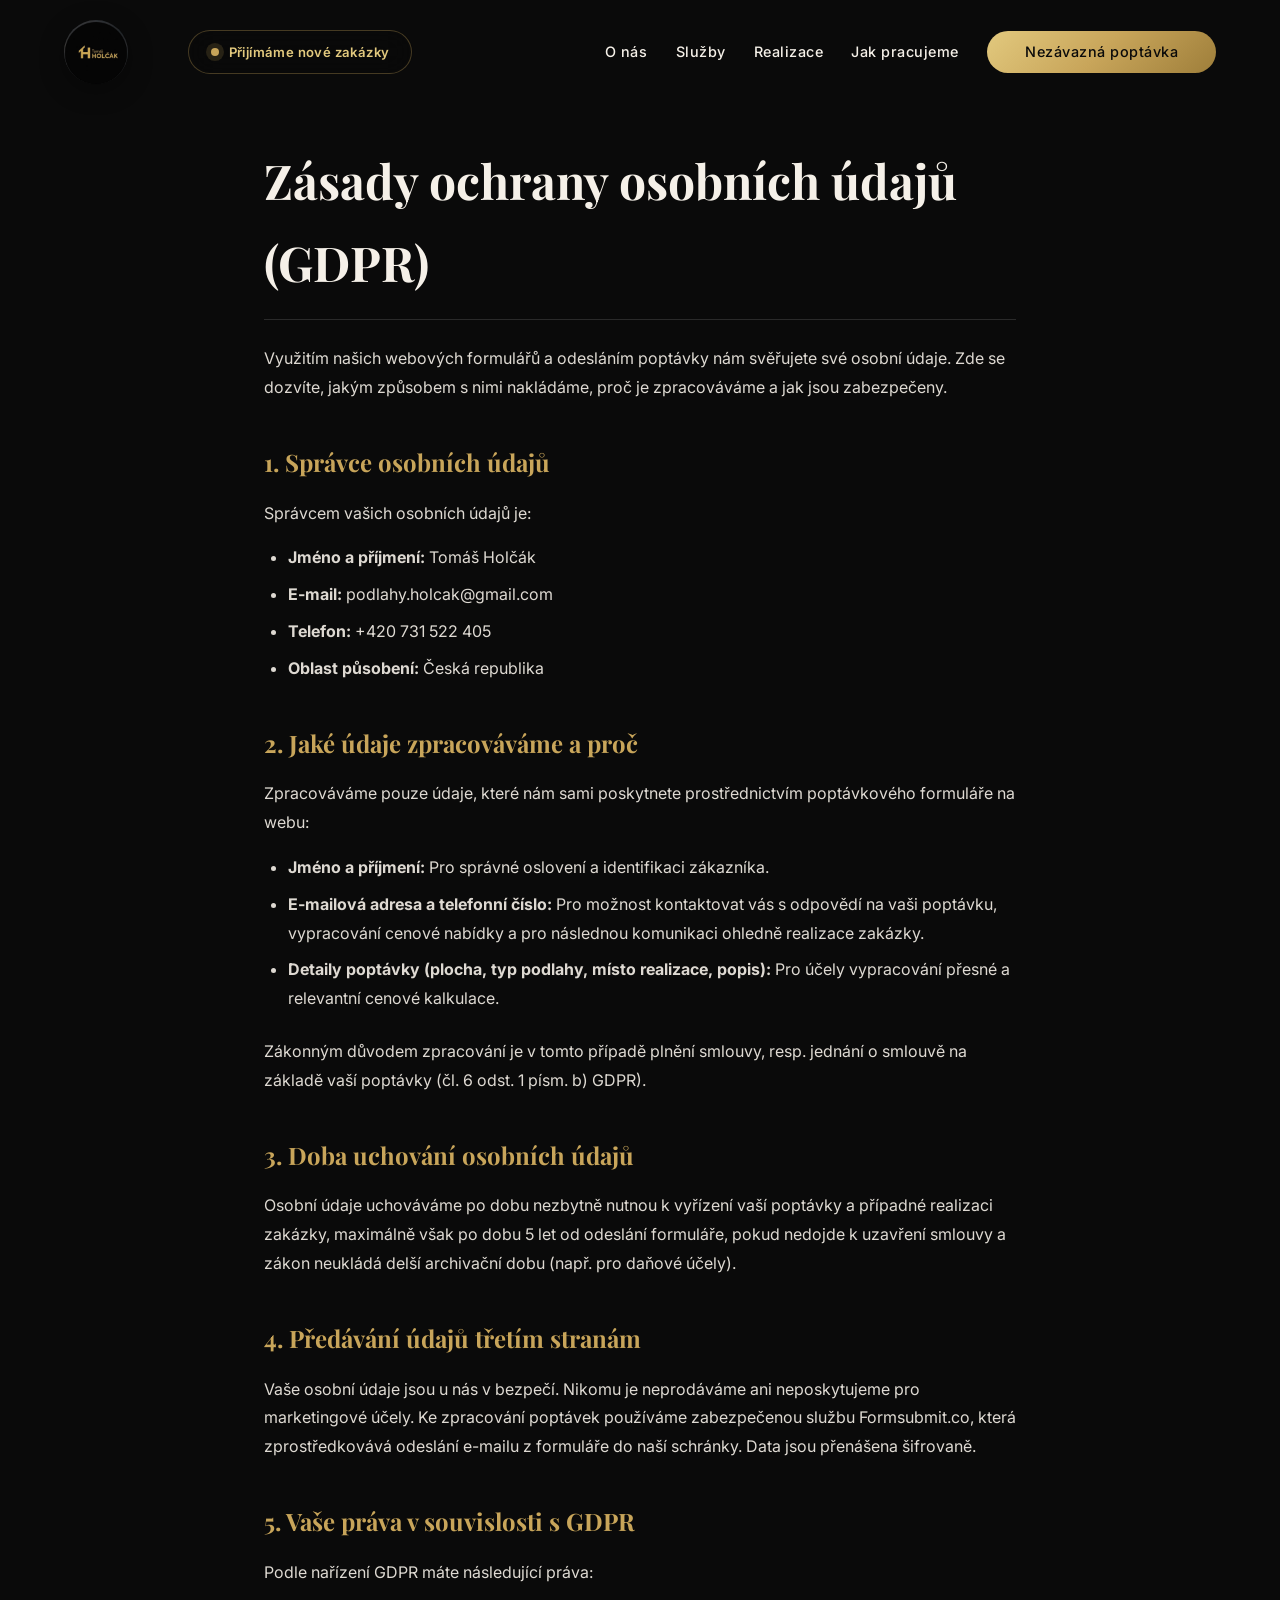
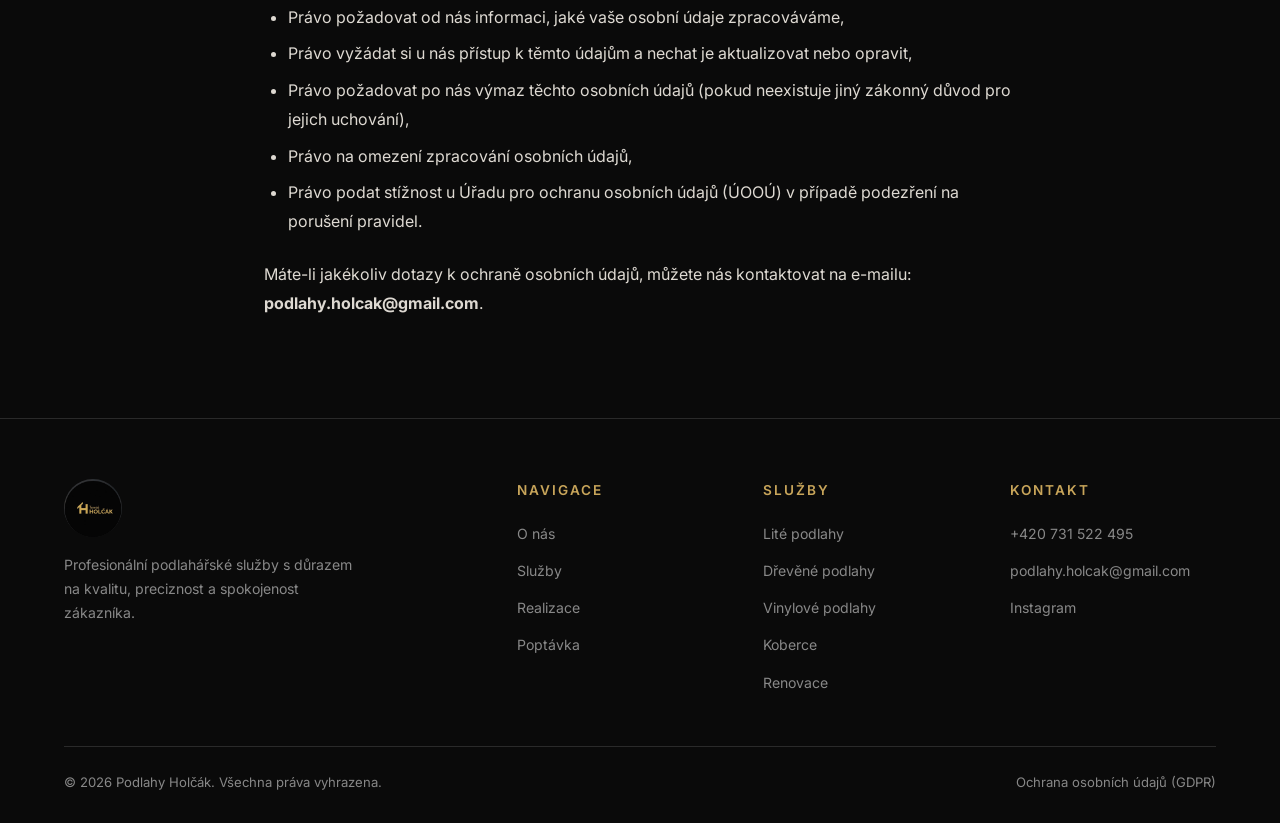
==== gdpr.html @ 410832fc "Add files via upload" ====
<!DOCTYPE html>
<html lang="cs">
<head>
  <meta charset="UTF-8">
  <meta name="viewport" content="width=device-width, initial-scale=1.0">
  <title>Ochrana osobních údajů (GDPR) — Podlahy Holčák</title>
  <meta name="description" content="Zásady ochrany osobních údajů (GDPR) společnosti Podlahy Holčák. Přečtěte si, jak chráníme vaše osobní údaje.">
  <link rel="stylesheet" href="styles.css">
  <link rel="icon" href="images/logo.png">
</head>
<body>

<!-- ===== NAVIGATION ===== -->
<nav class="navbar" id="navbar">
  <div class="nav-inner">
    <a href="index.html" class="nav-logo"><img src="images/logo.png" alt="Tomáš Holčák"></a>
    <div class="nav-availability"><span class="dot"></span>Přijímáme nové zakázky</div>
    <ul class="nav-links">
      <li><a href="index.html#o-nas">O nás</a></li>
      <li><a href="index.html#sluzby">Služby</a></li>
      <li><a href="index.html#galerie">Realizace</a></li>
      <li><a href="index.html#proces">Jak pracujeme</a></li>
      <li><a href="index.html#poptavka" class="nav-cta">Nezávazná poptávka</a></li>
    </ul>
    <button class="hamburger" id="hamburger" aria-label="Menu">
      <span></span><span></span><span></span>
    </button>
  </div>
</nav>

<!-- Mobile Menu -->
<div class="mobile-menu" id="mobileMenu">
  <button class="close-menu" id="closeMenu">✕</button>
  <a href="index.html#o-nas" onclick="closeMobileMenu()">O nás</a>
  <a href="index.html#sluzby" onclick="closeMobileMenu()">Služby</a>
  <a href="index.html#galerie" onclick="closeMobileMenu()">Realizace</a>
  <a href="index.html#proces" onclick="closeMobileMenu()">Jak pracujeme</a>
  <a href="index.html#poptavka" onclick="closeMobileMenu()" class="nav-cta">Nezávazná poptávka</a>
</div>

<main class="legal-container">
  <h1>Zásady ochrany osobních údajů (GDPR)</h1>
  
  <p>Využitím našich webových formulářů a odesláním poptávky nám svěřujete své osobní údaje. Zde se dozvíte, jakým způsobem s nimi nakládáme, proč je zpracováváme a jak jsou zabezpečeny.</p>
  
  <h2>1. Správce osobních údajů</h2>
  <p>Správcem vašich osobních údajů je:</p>
  <ul>
    <li><strong>Jméno a příjmení:</strong> Tomáš Holčák</li>
    <li><strong>E-mail:</strong> podlahy.holcak@gmail.com</li>
    <li><strong>Telefon:</strong> +420 731 522 405</li>
    <li><strong>Oblast působení:</strong> Česká republika</li>
  </ul>
  
  <h2>2. Jaké údaje zpracováváme a proč</h2>
  <p>Zpracováváme pouze údaje, které nám sami poskytnete prostřednictvím poptávkového formuláře na webu:</p>
  <ul>
    <li><strong>Jméno a příjmení:</strong> Pro správné oslovení a identifikaci zákazníka.</li>
    <li><strong>E-mailová adresa a telefonní číslo:</strong> Pro možnost kontaktovat vás s odpovědí na vaši poptávku, vypracování cenové nabídky a pro následnou komunikaci ohledně realizace zakázky.</li>
    <li><strong>Detaily poptávky (plocha, typ podlahy, místo realizace, popis):</strong> Pro účely vypracování přesné a relevantní cenové kalkulace.</li>
  </ul>
  <p>Zákonným důvodem zpracování je v tomto případě plnění smlouvy, resp. jednání o smlouvě na základě vaší poptávky (čl. 6 odst. 1 písm. b) GDPR).</p>

  <h2>3. Doba uchování osobních údajů</h2>
  <p>Osobní údaje uchováváme po dobu nezbytně nutnou k vyřízení vaší poptávky a případné realizaci zakázky, maximálně však po dobu 5 let od odeslání formuláře, pokud nedojde k uzavření smlouvy a zákon neukládá delší archivační dobu (např. pro daňové účely).</p>

  <h2>4. Předávání údajů třetím stranám</h2>
  <p>Vaše osobní údaje jsou u nás v bezpečí. Nikomu je neprodáváme ani neposkytujeme pro marketingové účely. Ke zpracování poptávek používáme zabezpečenou službu Formsubmit.co, která zprostředkovává odeslání e-mailu z formuláře do naší schránky. Data jsou přenášena šifrovaně.</p>

  <h2>5. Vaše práva v souvislosti s GDPR</h2>
  <p>Podle nařízení GDPR máte následující práva:</p>
  <ul>
    <li>Právo požadovat od nás informaci, jaké vaše osobní údaje zpracováváme,</li>
    <li>Právo vyžádat si u nás přístup k těmto údajům a nechat je aktualizovat nebo opravit,</li>
    <li>Právo požadovat po nás výmaz těchto osobních údajů (pokud neexistuje jiný zákonný důvod pro jejich uchování),</li>
    <li>Právo na omezení zpracování osobních údajů,</li>
    <li>Právo podat stížnost u Úřadu pro ochranu osobních údajů (ÚOOÚ) v případě podezření na porušení pravidel.</li>
  </ul>
  <p>Máte-li jakékoliv dotazy k ochraně osobních údajů, můžete nás kontaktovat na e-mailu: <strong>podlahy.holcak@gmail.com</strong>.</p>
</main>

<!-- ===== FOOTER ===== -->
<footer class="footer">
  <div class="container">
    <div class="footer-grid">
      <div class="footer-brand">
        <img src="images/logo.png" alt="Tomáš Holčák">
        <p>Profesionální podlahářské služby s důrazem na kvalitu, preciznost a spokojenost zákazníka.</p>
      </div>
      <div>
        <h4>Navigace</h4>
        <ul>
          <li><a href="index.html#o-nas">O nás</a></li>
          <li><a href="index.html#sluzby">Služby</a></li>
          <li><a href="index.html#galerie">Realizace</a></li>
          <li><a href="index.html#poptavka">Poptávka</a></li>
        </ul>
      </div>
      <div>
        <h4>Služby</h4>
        <ul>
          <li><a href="index.html#sluzby">Lité podlahy</a></li>
          <li><a href="index.html#sluzby">Dřevěné podlahy</a></li>
          <li><a href="index.html#sluzby">Vinylové podlahy</a></li>
          <li><a href="index.html#sluzby">Koberce</a></li>
          <li><a href="index.html#sluzby">Renovace</a></li>
        </ul>
      </div>
      <div>
        <h4>Kontakt</h4>
        <ul>
          <li><a href="tel:+420 731 522 495">+420 731 522 495</a></li>
          <li><a href="mailto:podlahy.holcak@gmail.com">podlahy.holcak@gmail.com</a></li>
          <li><a href="https://www.instagram.com/podlahy.holcak/" target="_blank" rel="noopener">Instagram</a></li>
        </ul>
      </div>
    </div>
    <div class="footer-bottom">
      <div class="footer-bottom-flex">
        <p>© 2026 Podlahy Holčák. Všechna práva vyhrazena.</p>
        <p><a href="gdpr.html" class="footer-gdpr-link">Ochrana osobních údajů (GDPR)</a></p>
      </div>
    </div>
  </div>
</footer>

<script>
// ===== Navbar scroll effect =====
const navbar = document.getElementById('navbar');
window.addEventListener('scroll', () => {
  navbar.classList.toggle('scrolled', window.scrollY > 50);
});

// ===== Mobile menu =====
const hamburger = document.getElementById('hamburger');
const mobileMenu = document.getElementById('mobileMenu');
const closeMenu = document.getElementById('closeMenu');

hamburger.addEventListener('click', () => mobileMenu.classList.add('open'));
closeMenu.addEventListener('click', () => mobileMenu.classList.remove('open'));
function closeMobileMenu() { mobileMenu.classList.remove('open'); }
</script>

</body>
</html>
---- styles.css ----
/* ===== PODLAHY HOLČÁK — Premium Design System ===== */
@import url('https://fonts.googleapis.com/css2?family=Playfair+Display:wght@400;500;600;700&family=Inter:wght@300;400;500;600;700&display=swap');

*, *::before, *::after { margin: 0; padding: 0; box-sizing: border-box; }

:root {
  --gold: #c8a55a;
  --gold-light: #e2c97e;
  --gold-dark: #9e7e3a;
  --black: #0a0a0a;
  --black-light: #141414;
  --black-card: #1a1a1a;
  --black-border: #2a2a2a;
  --white: #f5f0e8;
  --gray: #888;
  --font-display: 'Playfair Display', Georgia, serif;
  --font-body: 'Inter', -apple-system, sans-serif;
  --radius: 12px;
  --transition: .35s cubic-bezier(.4,0,.2,1);
}

html { scroll-behavior: smooth; font-size: 16px; }
body {
  font-family: var(--font-body);
  background: var(--black);
  color: var(--white);
  line-height: 1.7;
  overflow-x: hidden;
}
img { max-width: 100%; display: block; }
a { color: var(--gold); text-decoration: none; transition: color var(--transition); }
a:hover { color: var(--gold-light); }

/* ===== Utility ===== */
.container { max-width: 1200px; margin: 0 auto; padding: 0 24px; }
.section { padding: 100px 0; position: relative; }
.section-label {
  font-family: var(--font-body);
  font-size: .75rem;
  font-weight: 600;
  letter-spacing: 4px;
  text-transform: uppercase;
  color: var(--gold);
  margin-bottom: 12px;
  display: block;
}
.section-title {
  font-family: var(--font-display);
  font-size: clamp(2rem, 4vw, 3rem);
  font-weight: 600;
  line-height: 1.2;
  margin-bottom: 20px;
}
.section-subtitle {
  color: var(--gray);
  font-size: 1.05rem;
  max-width: 600px;
  margin-bottom: 48px;
}
.gold-line {
  width: 60px; height: 2px;
  background: linear-gradient(90deg, var(--gold), var(--gold-light));
  margin-bottom: 24px;
}

/* ===== Navigation ===== */
.navbar {
  position: fixed; top: 0; left: 0; width: 100%; z-index: 1000;
  padding: 20px 0;
  transition: background var(--transition), padding var(--transition), backdrop-filter var(--transition);
}
.navbar.scrolled {
  background: rgba(10,10,10,.92);
  backdrop-filter: blur(20px);
  padding: 12px 0;
  border-bottom: 1px solid rgba(200,165,90,.15);
}
.nav-inner {
  display: flex; align-items: center; justify-content: space-between;
  max-width: 1200px; margin: 0 auto; padding: 0 24px;
}
.nav-logo img {
  height: 64px;
  width: 64px;
  object-fit: cover;
  border-radius: 50%;
  box-shadow: 0 6px 24px rgba(0,0,0,.35);
}
.nav-availability {
  display: inline-flex;
  align-items: center;
  gap: 10px;
  padding: 10px 22px;
  border-radius: 999px;
  background: rgba(10,10,10,.68);
  border: 1px solid rgba(200,165,90,.32);
  color: var(--gold-light);
  font-size: .82rem;
  font-weight: 600;
  letter-spacing: .4px;
  white-space: nowrap;
  backdrop-filter: blur(16px);
  margin-left: 34px;
  margin-right: auto;
}
.nav-availability .dot {
  width: 8px;
  height: 8px;
  border-radius: 50%;
  background: var(--gold);
  box-shadow: 0 0 0 5px rgba(200,165,90,.16);
}
.nav-links { display: flex; gap: 36px; list-style: none; }
.nav-links a {
  color: var(--white); font-size: .9rem; font-weight: 500;
  letter-spacing: .5px; position: relative; padding: 4px 0;
}
.nav-links a::after {
  content: ''; position: absolute; bottom: -2px; left: 0;
  width: 0; height: 2px;
  background: var(--gold);
  transition: width var(--transition);
}
.nav-links a:hover { color: var(--gold); }
.nav-links a:hover::after { width: 100%; }
.nav-links .nav-cta::after { display: none; }
.nav-cta {
  display: inline-flex; align-items: center; justify-content: center;
  min-width: 190px;
  background: linear-gradient(135deg, var(--gold-light), var(--gold), var(--gold-dark));
  color: var(--black) !important; padding: 12px 34px;
  border-radius: 50px; font-weight: 700; font-size: .85rem;
  letter-spacing: .5px; transition: transform var(--transition), box-shadow var(--transition);
}
.nav-cta:hover {
  transform: translateY(-2px);
  box-shadow: 0 8px 30px rgba(200,165,90,.3);
  color: var(--black) !important;
}
.hamburger {
  display: none; flex-direction: column; gap: 5px;
  cursor: pointer; background: none; border: none; padding: 4px;
}
.hamburger span {
  width: 26px; height: 2px; background: var(--gold);
  transition: var(--transition);
}

/* ===== Hero ===== */
.hero {
  position: relative; min-height: 100vh;
  display: flex; align-items: center;
  overflow: hidden;
}
.hero-bg {
  position: absolute; inset: 0;
  background: url('images/hero.png') center/cover no-repeat;
}
.hero-bg::after {
  content: ''; position: absolute; inset: 0;
  background: linear-gradient(135deg, rgba(10,10,10,.85) 0%, rgba(10,10,10,.5) 50%, rgba(10,10,10,.3) 100%);
}
.hero-content {
  position: relative; z-index: 2;
  max-width: 700px; padding: 0 24px;
  margin-left: max(24px, calc((100vw - 1200px)/2 + 24px));
}
.hero-badge {
  display: inline-flex; align-items: center; gap: 8px;
  background: rgba(200,165,90,.12);
  border: 1px solid rgba(200,165,90,.25);
  border-radius: 50px; padding: 8px 20px;
  font-size: .8rem; font-weight: 500;
  color: var(--gold); margin-bottom: 28px;
  backdrop-filter: blur(10px);
}
.hero-badge .dot {
  width: 6px; height: 6px; border-radius: 50%;
  background: var(--gold);
  animation: pulse 2s infinite;
}
@keyframes pulse {
  0%, 100% { opacity: 1; }
  50% { opacity: .3; }
}
.hero h1 {
  font-family: var(--font-display);
  font-size: clamp(2.8rem, 6vw, 4.5rem);
  font-weight: 700; line-height: 1.1;
  margin-bottom: 24px;
}
.hero h1 .gold { color: var(--gold); }
.hero p {
  font-size: 1.15rem; color: rgba(245,240,232,.7);
  margin-bottom: 40px; max-width: 520px;
}
.hero-buttons { display: flex; gap: 16px; flex-wrap: wrap; }
.btn-primary {
  background: linear-gradient(135deg, var(--gold), var(--gold-dark));
  color: var(--black); padding: 16px 36px;
  border-radius: 50px; font-weight: 600; font-size: .95rem;
  border: none; cursor: pointer;
  transition: transform var(--transition), box-shadow var(--transition);
}
.btn-primary:hover {
  transform: translateY(-3px);
  box-shadow: 0 12px 40px rgba(200,165,90,.35);
  color: var(--black);
}
.btn-outline {
  background: transparent;
  border: 1px solid rgba(200,165,90,.4);
  color: var(--gold); padding: 16px 36px;
  border-radius: 50px; font-weight: 500; font-size: .95rem;
  cursor: pointer;
  transition: var(--transition);
}
.btn-outline:hover {
  background: rgba(200,165,90,.1);
  border-color: var(--gold);
}
.hero-stats {
  display: flex; gap: 48px; margin-top: 64px;
  padding-top: 32px;
  border-top: 1px solid rgba(200,165,90,.15);
}
.hero-stat h3 {
  font-family: var(--font-display);
  font-size: 2rem; color: var(--gold);
}
.hero-stat p { font-size: .85rem; color: var(--gray); }

/* ===== About ===== */
.about { background: var(--black-light); }
.about-grid {
  display: grid; grid-template-columns: 1fr 1fr;
  gap: 80px; align-items: center;
}
.about-image {
  position: relative; border-radius: var(--radius);
  overflow: hidden;
}
.about-image img { border-radius: var(--radius); }
.about-image::before {
  content: ''; position: absolute; inset: -2px;
  background: linear-gradient(135deg, var(--gold), transparent 60%);
  border-radius: var(--radius); z-index: -1;
}
.about-features {
  display: grid; grid-template-columns: 1fr 1fr; gap: 24px;
  margin-top: 36px;
}
.about-feature {
  background: var(--black-card);
  border: 1px solid var(--black-border);
  border-radius: var(--radius); padding: 24px;
  transition: var(--transition);
}
.about-feature:hover {
  border-color: rgba(200,165,90,.3);
  transform: translateY(-4px);
}
.about-feature .icon {
  width: 40px; height: 40px; border-radius: 10px;
  background: rgba(200,165,90,.1);
  display: flex; align-items: center; justify-content: center;
  font-size: 1.2rem; margin-bottom: 12px;
}
.about-feature h4 { font-size: .95rem; margin-bottom: 6px; }
.about-feature p { font-size: .82rem; color: var(--gray); line-height: 1.5; }

/* ===== Services ===== */
.services-grid {
  display: grid; grid-template-columns: repeat(3, 1fr); gap: 28px;
}
.service-card {
  background: var(--black-card);
  border: 1px solid var(--black-border);
  border-radius: var(--radius);
  padding: 36px 28px;
  transition: var(--transition);
  position: relative; overflow: hidden;
}
.service-card::before {
  content: ''; position: absolute; top: 0; left: 0; right: 0;
  height: 3px;
  background: linear-gradient(90deg, var(--gold), var(--gold-light));
  transform: scaleX(0); transform-origin: left;
  transition: transform var(--transition);
}
.service-card:hover::before { transform: scaleX(1); }
.service-card:hover {
  border-color: rgba(200,165,90,.25);
  transform: translateY(-6px);
  box-shadow: 0 20px 60px rgba(0,0,0,.4);
}
.service-icon {
  width: 56px; height: 56px; border-radius: 14px;
  background: rgba(200,165,90,.08);
  border: 1px solid rgba(200,165,90,.15);
  display: flex; align-items: center; justify-content: center;
  font-size: 1.5rem; margin-bottom: 20px;
}
.service-card h3 { font-size: 1.15rem; margin-bottom: 10px; font-weight: 600; }
.service-card p { font-size: .9rem; color: var(--gray); line-height: 1.6; }

/* ===== Premium Service (Stěrky) ===== */
.premium-service {
  background: var(--black);
}
.premium-grid {
  display: grid;
  grid-template-columns: 1.1fr 0.9fr;
  gap: 80px;
  align-items: center;
}
.premium-features {
  list-style: none;
  margin-top: -12px;
}
.premium-features li {
  display: flex;
  align-items: center;
  gap: 12px;
  margin-bottom: 16px;
  font-size: 1rem;
  color: rgba(245,240,232,0.9);
}
.premium-features .check {
  display: flex;
  align-items: center;
  justify-content: center;
  width: 24px;
  height: 24px;
  background: rgba(200,165,90,0.15);
  color: var(--gold);
  border-radius: 50%;
  font-size: 0.8rem;
  flex-shrink: 0;
}
.premium-visual {
  position: relative;
  border-radius: var(--radius);
  z-index: 1;
}

.premium-image {
  width: 100%;
  aspect-ratio: 4/5;
  object-fit: cover;
  border-radius: var(--radius);
  box-shadow: 0 20px 50px rgba(0,0,0,0.6);
}

/* ===== Gallery ===== */
.gallery { background: var(--black-light); }
.gallery-filters {
  display: flex;
  justify-content: center;
  flex-wrap: wrap;
  gap: 12px;
  margin-bottom: 40px;
}
.filter-btn {
  background: transparent;
  border: 1px solid var(--black-border);
  color: var(--gray);
  padding: 8px 24px;
  border-radius: 50px;
  cursor: pointer;
  font-family: inherit;
  font-size: 0.9rem;
  font-weight: 500;
  transition: var(--transition);
}
.filter-btn:hover, .filter-btn.active {
  background: rgba(200,165,90,.1);
  border-color: var(--gold);
  color: var(--gold);
}
.gallery-grid {
  display: grid;
  grid-template-columns: repeat(3, 1fr);
  gap: 20px;
}
.gallery-item {
  position: relative; border-radius: var(--radius);
  overflow: hidden; aspect-ratio: 4/3; cursor: pointer;
  background: var(--black-card);
}
.gallery-item img {
  width: 100%; height: 100%; object-fit: cover;
  transition: transform .6s ease;
}
.gallery-item:hover img { transform: scale(1.08); }
.gallery-overlay {
  position: absolute; inset: 0;
  background: linear-gradient(to top, rgba(10,10,10,.8), transparent);
  display: flex; align-items: flex-end; padding: 24px;
  opacity: 0; transition: opacity var(--transition);
}
.gallery-item:hover .gallery-overlay { opacity: 1; }
.gallery-overlay span { font-size: .9rem; font-weight: 500; }
.gallery-placeholder {
  display: flex; flex-direction: column;
  align-items: center; justify-content: center;
  height: 100%;
  color: var(--gray); font-size: .85rem; text-align: center; padding: 20px;
}
.gallery-placeholder .icon { font-size: 2rem; margin-bottom: 10px; opacity: .4; }

/* ===== Process ===== */
.process-steps {
  display: grid; grid-template-columns: repeat(4, 1fr); gap: 28px;
  counter-reset: step;
}
.process-step {
  text-align: center; position: relative; padding: 36px 20px;
  counter-increment: step;
}
.process-step::before {
  content: counter(step, decimal-leading-zero);
  font-family: var(--font-display);
  font-size: clamp(4.5rem, 8vw, 6rem); font-weight: 800;
  color: rgba(200,165,90,.32);
  line-height:1; text-shadow:0 0 18px rgba(200,165,90,.08);
  display: block; margin-bottom: 16px;
}
.process-step h4 { margin-bottom: 10px; font-size: 1.05rem; }
.process-step p { font-size: .85rem; color: var(--gray); }

/* ===== Form / Poptávka ===== */
.inquiry { background: var(--black-light); }
.inquiry-wrapper {
  display: grid; grid-template-columns: 1fr 1fr; gap: 60px;
  align-items: start;
}
.inquiry-form {
  background: var(--black-card);
  border: 1px solid var(--black-border);
  border-radius: var(--radius);
  padding: 48px 40px;
}
.form-group { margin-bottom: 24px; }
.form-group label {
  display: block; font-size: .85rem; font-weight: 500;
  margin-bottom: 8px; color: rgba(245,240,232,.8);
}
.form-group input,
.form-group select,
.form-group textarea {
  width: 100%; padding: 14px 18px;
  background: var(--black);
  border: 1px solid var(--black-border);
  border-radius: 8px; color: var(--white);
  font-family: var(--font-body); font-size: .95rem;
  transition: border-color var(--transition);
}
.form-group input:focus,
.form-group select:focus,
.form-group textarea:focus {
  outline: none;
  border-color: var(--gold);
  box-shadow: 0 0 0 3px rgba(200,165,90,.1);
}
.form-group textarea { resize: vertical; min-height: 120px; }
.form-group select { cursor: pointer; appearance: none;
  background-image: url("data:image/svg+xml,%3Csvg xmlns='http://www.w3.org/2000/svg' width='12' height='8'%3E%3Cpath d='M1 1l5 5 5-5' stroke='%23c8a55a' fill='none'/%3E%3C/svg%3E");
  background-repeat: no-repeat;
  background-position: right 16px center;
}
.form-row { display: grid; grid-template-columns: 1fr 1fr; gap: 16px; }

/* Property type selector */
.property-types {
  display: grid; grid-template-columns: repeat(3, 1fr); gap: 12px;
  margin-bottom: 28px;
}
.property-type {
  background: var(--black);
  border: 1px solid var(--black-border);
  border-radius: 10px; padding: 18px 12px;
  text-align: center; cursor: pointer;
  transition: var(--transition);
}
.property-type:hover { border-color: rgba(200,165,90,.4); }
.property-type.active {
  border-color: var(--gold);
  background: rgba(200,165,90,.08);
}
.property-type input { display: none; }
.property-type .pt-icon { font-size: 1.6rem; margin-bottom: 6px; display: block; }
.property-type .pt-label { font-size: .8rem; font-weight: 500; }

.form-submit {
  width: 100%; padding: 16px;
  background: linear-gradient(135deg, var(--gold), var(--gold-dark));
  color: var(--black); border: none; border-radius: 50px;
  font-family: var(--font-body);
  font-size: 1rem; font-weight: 600;
  cursor: pointer; transition: var(--transition);
  margin-top: 8px;
}
.form-submit:hover {
  transform: translateY(-2px);
  box-shadow: 0 10px 35px rgba(200,165,90,.35);
}

.inquiry-info h3 { font-family: var(--font-display); font-size: 1.6rem; margin-bottom: 20px; }
.inquiry-info p { color: var(--gray); margin-bottom: 32px; }
.contact-item {
  display: flex; align-items: center; gap: 16px;
  margin-bottom: 20px; padding: 16px;
  background: var(--black-card);
  border: 1px solid var(--black-border);
  border-radius: var(--radius);
  transition: var(--transition);
}
.contact-item:hover { border-color: rgba(200,165,90,.3); }
.contact-icon {
  width: 44px; height: 44px; border-radius: 10px;
  background: rgba(200,165,90,.1);
  display: flex; align-items: center; justify-content: center;
  font-size: 1.1rem; flex-shrink: 0;
}
.contact-item h4 { font-size: .85rem; font-weight: 500; }
.contact-item p { font-size: .9rem; color: var(--gray); }

/* ===== Footer ===== */
.footer {
  border-top: 1px solid var(--black-border);
  padding: 60px 0 30px;
}
.footer-grid {
  display: grid; grid-template-columns: 2fr 1fr 1fr 1fr; gap: 40px;
  margin-bottom: 40px;
}
.footer-brand img { height: 58px; width: 58px; object-fit: cover; margin-bottom: 16px; border-radius: 50%; }
.footer-brand p { color: var(--gray); font-size: .88rem; max-width: 300px; }
.footer h4 {
  font-size: .85rem; font-weight: 600; letter-spacing: 2px;
  text-transform: uppercase; color: var(--gold); margin-bottom: 18px;
}
.footer ul { list-style: none; }
.footer ul li { margin-bottom: 10px; }
.footer ul a { color: var(--gray); font-size: .88rem; }
.footer ul a:hover { color: var(--gold); }
.footer-bottom {
  border-top: 1px solid var(--black-border);
  padding-top: 24px; text-align: center;
  font-size: .82rem; color: var(--gray);
}

/* ===== Animations ===== */
.fade-up {
  opacity: 0; transform: translateY(30px);
  transition: opacity .7s ease, transform .7s ease;
}
.fade-up.visible { opacity: 1; transform: translateY(0); }

/* ===== Mobile nav ===== */
.mobile-menu {
  display: none; position: fixed; inset: 0; z-index: 999;
  background: rgba(10,10,10,.97); backdrop-filter: blur(20px);
  flex-direction: column; align-items: center; justify-content: center; gap: 32px;
}
.mobile-menu.open { display: flex; }
.mobile-menu a {
  color: var(--white); font-size: 1.3rem; font-weight: 500;
}
.mobile-menu a:hover { color: var(--gold); }
.close-menu {
  position: absolute; top: 24px; right: 24px;
  background: none; border: none; color: var(--gold);
  font-size: 2rem; cursor: pointer;
  position: absolute;
}

/* ===== Responsive ===== */
@media (max-width: 992px) {
  .nav-links { display: none; }
  .hamburger { display: flex; }
  .about-grid { grid-template-columns: 1fr; gap: 40px; }
  .services-grid { grid-template-columns: 1fr 1fr; }
  .process-steps { grid-template-columns: 1fr 1fr; }
  .inquiry-wrapper { grid-template-columns: 1fr; }
  .footer-grid { grid-template-columns: 1fr 1fr; }
  .gallery-grid { grid-template-columns: 1fr 1fr; }
  .hero-content { margin-left: 24px; }
}
@media (max-width: 600px) {
  .services-grid { grid-template-columns: 1fr; }
  .process-steps { grid-template-columns: 1fr; }
  .property-types { grid-template-columns: repeat(2, 1fr); }
  .form-row { grid-template-columns: 1fr; }
  .hero-stats { gap: 24px; flex-wrap: wrap; }
  .footer-grid { grid-template-columns: 1fr; }
  .gallery-grid { grid-template-columns: 1fr; }
  .inquiry-form { padding: 28px 20px; }
  .about-features { grid-template-columns: 1fr; }
  .hero-buttons { flex-direction: column; }
  .hero-buttons a, .hero-buttons button { text-align: center; }
}

/* ===== Toast ===== */
.toast {
  position: fixed; bottom: 32px; right: 32px;
  background: var(--black-card);
  border-radius: var(--radius); padding: 18px 28px;
  font-weight: 500; z-index: 2000;
  transform: translateY(120px); opacity: 0;
  transition: transform .4s cubic-bezier(.4,0,.2,1), opacity .4s ease;
  max-width: 400px;
  box-shadow: 0 10px 40px rgba(0,0,0,.5);
}
.toast.show { transform: translateY(0); opacity: 1; }
.toast.success {
  border: 1px solid #4caf50;
  color: #81c784;
}
.toast.error {
  border: 1px solid #e53935;
  color: #ef9a9a;
}
.form-submit:disabled {
  opacity: .6;
  cursor: not-allowed;
  transform: none !important;
  box-shadow: none !important;
}


/* ===== Úpravy dle zadání ===== */
@media (max-width: 1100px) {
  .nav-availability { display: none; }
}
@media (max-width: 768px) {
  .nav-logo img { height: 56px; width: 56px; }
  .mobile-menu .nav-cta {
    display: inline-flex;
    width: calc(100% - 48px);
    justify-content: center;
    margin: 12px 24px 0;
    padding: 14px 26px;
  }
}


@media (max-width: 1024px){
  .steps{grid-template-columns:repeat(2,1fr);gap:24px;}
}
@media (max-width: 768px){
  .steps{grid-template-columns:1fr;}
  .process-step{padding:28px 16px;}
  .process-step::before{font-size:clamp(4rem,18vw,5rem);margin-bottom:12px;}
  .process-step h4{font-size:1.25rem;}
  .process-step p{font-size:1rem;line-height:1.6;}
}

/* ===== Oprava přizpůsobení při zmenšení okna prohlížeče ===== */
html, body {
  width: 100%;
  max-width: 100%;
}

body {
  min-width: 320px;
}

.nav-inner,
.container {
  width: min(100%, 1200px);
}

.nav-inner {
  gap: clamp(12px, 2vw, 28px);
}

.nav-links {
  gap: clamp(18px, 2.2vw, 36px);
  align-items: center;
}

.nav-cta {
  min-width: auto;
  padding-inline: clamp(20px, 2.6vw, 34px);
}

.hero {
  min-height: 100svh;
  min-height: 100vh;
  padding-top: clamp(110px, 14vh, 155px);
  padding-bottom: clamp(42px, 8vh, 90px);
  align-items: center;
}

.hero-content {
  width: min(700px, calc(100vw - 48px));
  padding-inline: 0;
}

.hero h1 {
  font-size: clamp(2.55rem, 5.4vw, 4.5rem);
  line-height: .98;
  overflow-wrap: normal;
}

.hero p {
  font-size: clamp(1rem, 1.35vw, 1.15rem);
  line-height: 1.65;
}

.hero-buttons a,
.hero-buttons button {
  white-space: nowrap;
}

.hero-stats {
  margin-top: clamp(32px, 7vh, 64px);
  gap: clamp(22px, 4vw, 48px);
}

.hero-bg {
  background-position: center center;
}

@media (max-width: 1180px) {
  .nav-logo img {
    width: 58px;
    height: 58px;
  }

  .nav-availability {
    margin-left: 12px;
    padding: 9px 16px;
    font-size: .78rem;
  }

  .nav-links a:not(.nav-cta) {
    font-size: .85rem;
  }
}

@media (max-width: 992px) {
  .navbar {
    padding: 14px 0;
  }

  .navbar.scrolled {
    padding: 10px 0;
  }

  .hero {
    min-height: auto;
    padding-top: 125px;
    padding-bottom: 64px;
  }

  .hero-content {
    margin-left: 24px;
    width: min(680px, calc(100vw - 48px));
  }

  .hero h1 {
    font-size: clamp(2.35rem, 8vw, 4rem);
    line-height: 1.04;
  }

  .hero p {
    max-width: 620px;
  }
}

@media (max-width: 700px) {
  .container,
  .nav-inner {
    padding-inline: 18px;
  }

  .nav-logo img {
    width: 50px;
    height: 50px;
  }

  .hero {
    padding-top: 110px;
    padding-bottom: 48px;
  }

  .hero-content {
    margin-left: 18px;
    width: calc(100vw - 36px);
  }

  .hero h1 {
    font-size: clamp(2.15rem, 11vw, 3.2rem);
    line-height: 1.06;
    margin-bottom: 18px;
  }

  .hero p {
    margin-bottom: 28px;
  }

  .hero-buttons {
    gap: 12px;
  }

  .hero-buttons a,
  .hero-buttons button {
    width: 100%;
    white-space: normal;
    padding: 15px 22px;
  }

  .hero-stats {
    display: grid;
    grid-template-columns: repeat(3, minmax(0, 1fr));
    gap: 14px;
    margin-top: 38px;
    padding-top: 24px;
  }

  .hero-stat h3 {
    font-size: clamp(1.35rem, 7vw, 1.8rem);
  }

  .hero-stat p {
    font-size: .75rem;
    line-height: 1.35;
  }
}

@media (max-width: 430px) {
  .hero-stats {
    grid-template-columns: 1fr;
    text-align: left;
  }
}

@media (max-height: 820px) and (min-width: 993px) {
  .hero {
    padding-top: 100px;
    padding-bottom: 42px;
  }

  .hero h1 {
    font-size: clamp(2.35rem, 4.8vw, 4rem);
    margin-bottom: 18px;
  }

  .hero p {
    margin-bottom: 28px;
    line-height: 1.5;
  }

  .hero-stats {
    margin-top: 34px;
    padding-top: 22px;
  }
}

@media (max-height: 680px) and (min-width: 993px) {
  .hero {
    min-height: auto;
    padding-top: 92px;
    padding-bottom: 34px;
  }

  .hero h1 {
    font-size: clamp(2.15rem, 4.2vw, 3.4rem);
  }

  .hero p {
    font-size: .98rem;
    margin-bottom: 22px;
  }

  .hero-stats {
    margin-top: 26px;
  }
}


/* ===== FINÁLNÍ OPRAVA NAVIGACE A TLAČÍTKA „NEZÁVAZNÁ POPTÁVKA“ ===== */
.nav-inner {
  overflow: visible !important;
}

.nav-links {
  display: flex;
  align-items: center;
  justify-content: flex-end;
  flex-wrap: nowrap;
  gap: clamp(18px, 2.2vw, 36px);
  min-width: 0;
  overflow: visible !important;
}

.nav-links li {
  flex: 0 0 auto;
  overflow: visible !important;
}

.nav-links .nav-cta,
.mobile-menu .nav-cta {
  display: inline-flex !important;
  align-items: center;
  justify-content: center;
  width: max-content !important;
  min-width: max-content !important;
  max-width: none !important;
  flex: 0 0 auto !important;
  white-space: nowrap !important;
  overflow: visible !important;
  padding: 14px 38px !important;
  border-radius: 999px !important;
  line-height: 1 !important;
  background: linear-gradient(135deg, var(--gold-light), var(--gold), var(--gold-dark)) !important;
  color: var(--black) !important;
}

/* Když už se navigace do šířky nevejde, přepne se na hamburger.
   Tím se tlačítko nebude nikdy mačkat ani ořezávat. */
@media (max-width: 1180px) {
  .nav-links {
    display: none !important;
  }

  .hamburger {
    display: flex !important;
  }

  .nav-availability {
    display: inline-flex !important;
    margin-left: 18px;
    margin-right: auto;
  }
}

@media (max-width: 620px) {
  .nav-availability {
    display: none !important;
  }
}

@media (max-width: 1180px) {
  .mobile-menu .nav-cta {
    width: calc(100% - 48px) !important;
    min-width: 0 !important;
    max-width: calc(100% - 48px) !important;
    margin: 14px 24px 0 !important;
    padding: 16px 24px !important;
  }
}

/* ===== GDPR & Legal Styles ===== */
.form-gdpr {
  display: flex;
  align-items: flex-start;
  gap: 10px;
  margin-bottom: 24px;
}
.form-gdpr input[type="checkbox"] {
  width: auto;
  margin-top: 5px;
  cursor: pointer;
  accent-color: var(--gold);
}
.form-gdpr label {
  display: inline;
  font-size: .88rem;
  color: var(--gray);
  cursor: pointer;
  user-select: none;
  margin-bottom: 0;
}
.form-gdpr label a {
  color: var(--gold);
  text-decoration: underline;
}
.form-gdpr label a:hover {
  color: var(--gold-light);
}

/* Footer GDPR Link & Layout */
.footer-bottom-flex {
  display: flex;
  justify-content: space-between;
  align-items: center;
  flex-wrap: wrap;
  gap: 16px;
}
.footer-gdpr-link {
  color: var(--gray);
  text-decoration: none;
}
.footer-gdpr-link:hover {
  color: var(--gold);
}

@media (max-width: 600px) {
  .footer-bottom-flex {
    flex-direction: column;
    justify-content: center;
    text-align: center;
    gap: 8px;
  }
}

/* Legal page layout */
.legal-container {
  max-width: 800px;
  margin: 140px auto 100px;
  padding: 0 24px;
}
.legal-container h1 {
  font-family: var(--font-display);
  font-size: clamp(2rem, 5vw, 3rem);
  color: var(--white);
  margin-bottom: 24px;
  border-bottom: 1px solid var(--black-border);
  padding-bottom: 16px;
}
.legal-container h2 {
  font-family: var(--font-display);
  font-size: 1.5rem;
  color: var(--gold);
  margin-top: 40px;
  margin-bottom: 16px;
}
.legal-container p, .legal-container ul {
  color: var(--white);
  opacity: 0.9;
  font-size: 1rem;
  margin-bottom: 16px;
  line-height: 1.8;
}
.legal-container ul {
  padding-left: 24px;
  margin-bottom: 24px;
}
.legal-container ul li {
  margin-bottom: 8px;
}
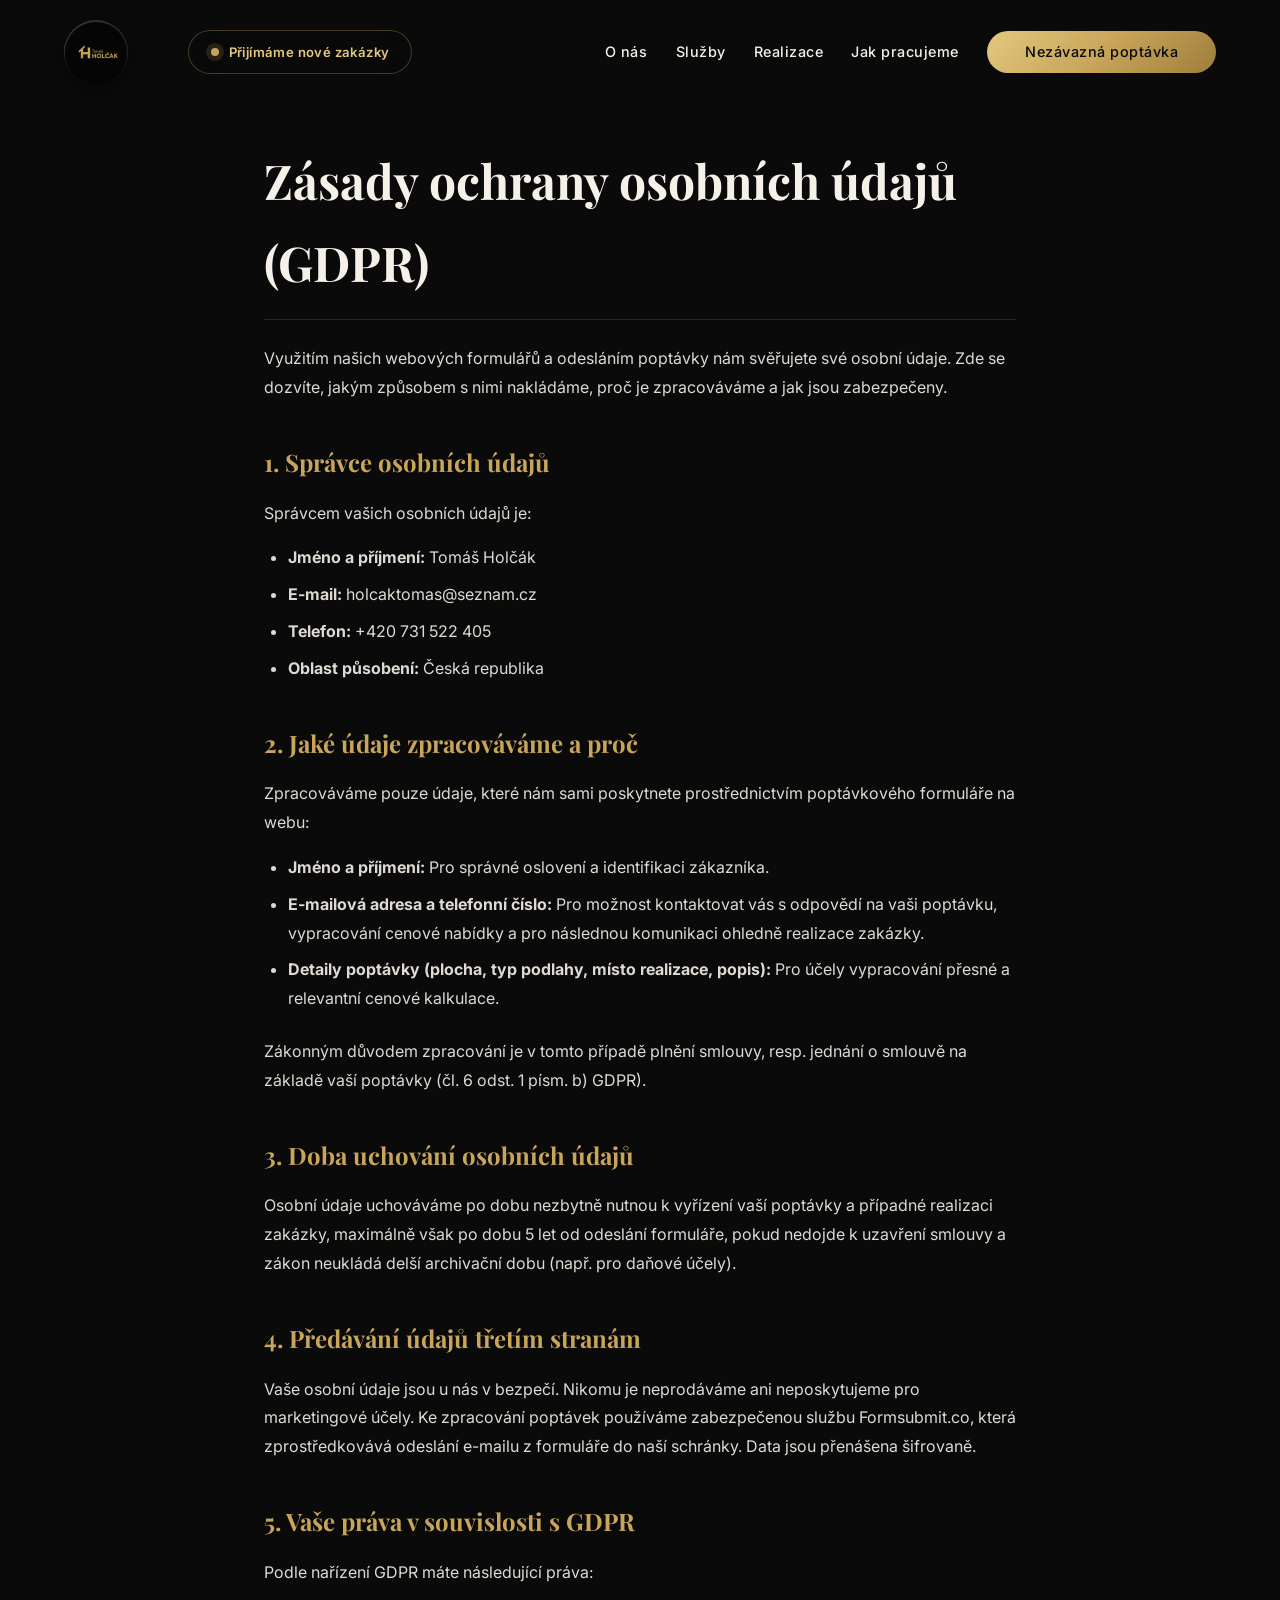
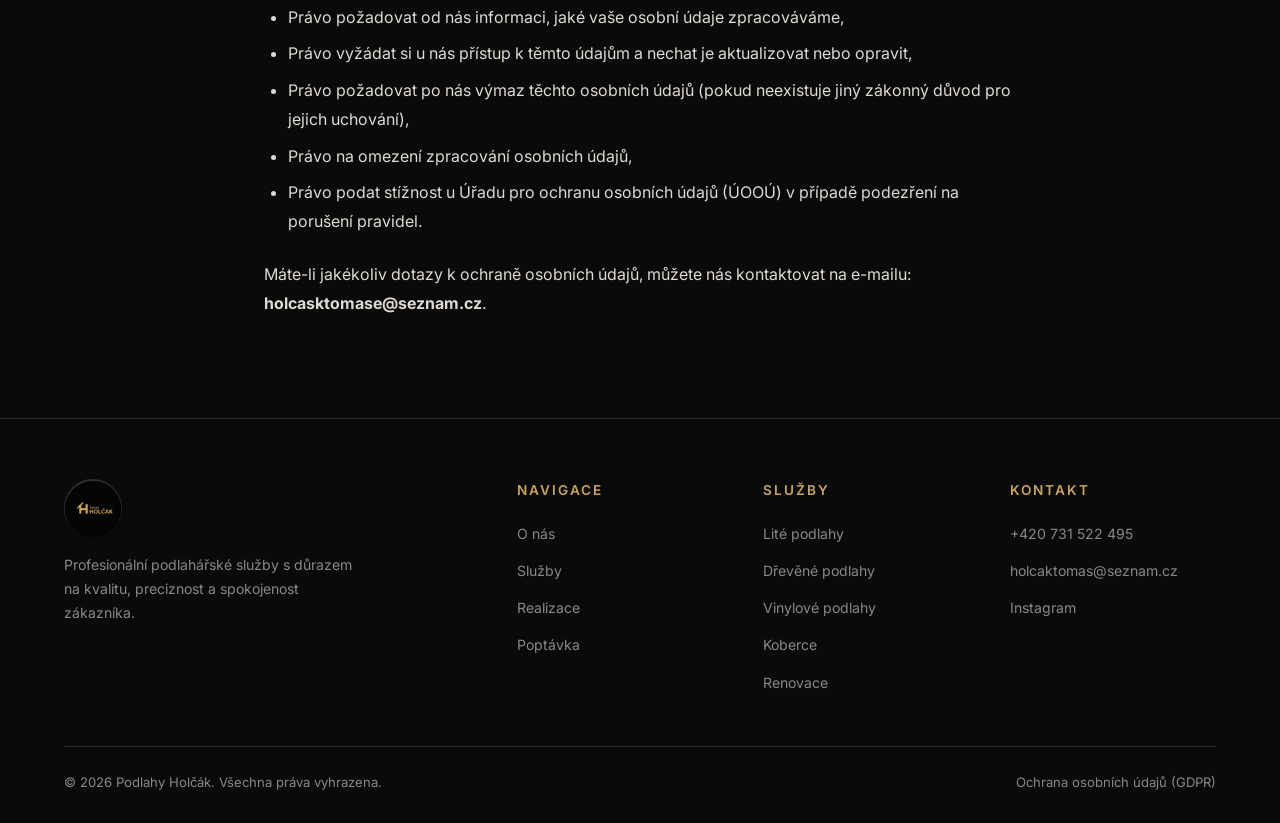
==== commit cda21e4f: "Update gdpr.html" ====
--- a/gdpr.html
+++ b/gdpr.html
@@ -47,7 +47,7 @@
   <p>Správcem vašich osobních údajů je:</p>
   <ul>
     <li><strong>Jméno a příjmení:</strong> Tomáš Holčák</li>
-    <li><strong>E-mail:</strong> podlahy.holcak@gmail.com</li>
+    <li><strong>E-mail:</strong> holcaktomas@seznam.cz</li>
     <li><strong>Telefon:</strong> +420 731 522 405</li>
     <li><strong>Oblast působení:</strong> Česká republika</li>
   </ul>
@@ -76,7 +76,7 @@
     <li>Právo na omezení zpracování osobních údajů,</li>
     <li>Právo podat stížnost u Úřadu pro ochranu osobních údajů (ÚOOÚ) v případě podezření na porušení pravidel.</li>
   </ul>
-  <p>Máte-li jakékoliv dotazy k ochraně osobních údajů, můžete nás kontaktovat na e-mailu: <strong>podlahy.holcak@gmail.com</strong>.</p>
+  <p>Máte-li jakékoliv dotazy k ochraně osobních údajů, můžete nás kontaktovat na e-mailu: <strong>holcasktomase@seznam.cz</strong>.</p>
 </main>
 
 <!-- ===== FOOTER ===== -->
@@ -110,7 +110,7 @@
         <h4>Kontakt</h4>
         <ul>
           <li><a href="tel:+420 731 522 495">+420 731 522 495</a></li>
-          <li><a href="mailto:podlahy.holcak@gmail.com">podlahy.holcak@gmail.com</a></li>
+          <li><a href="mailto:holcaktomase@seznam.cz">holcaktomas@seznam.cz</a></li>
           <li><a href="https://www.instagram.com/podlahy.holcak/" target="_blank" rel="noopener">Instagram</a></li>
         </ul>
       </div>
